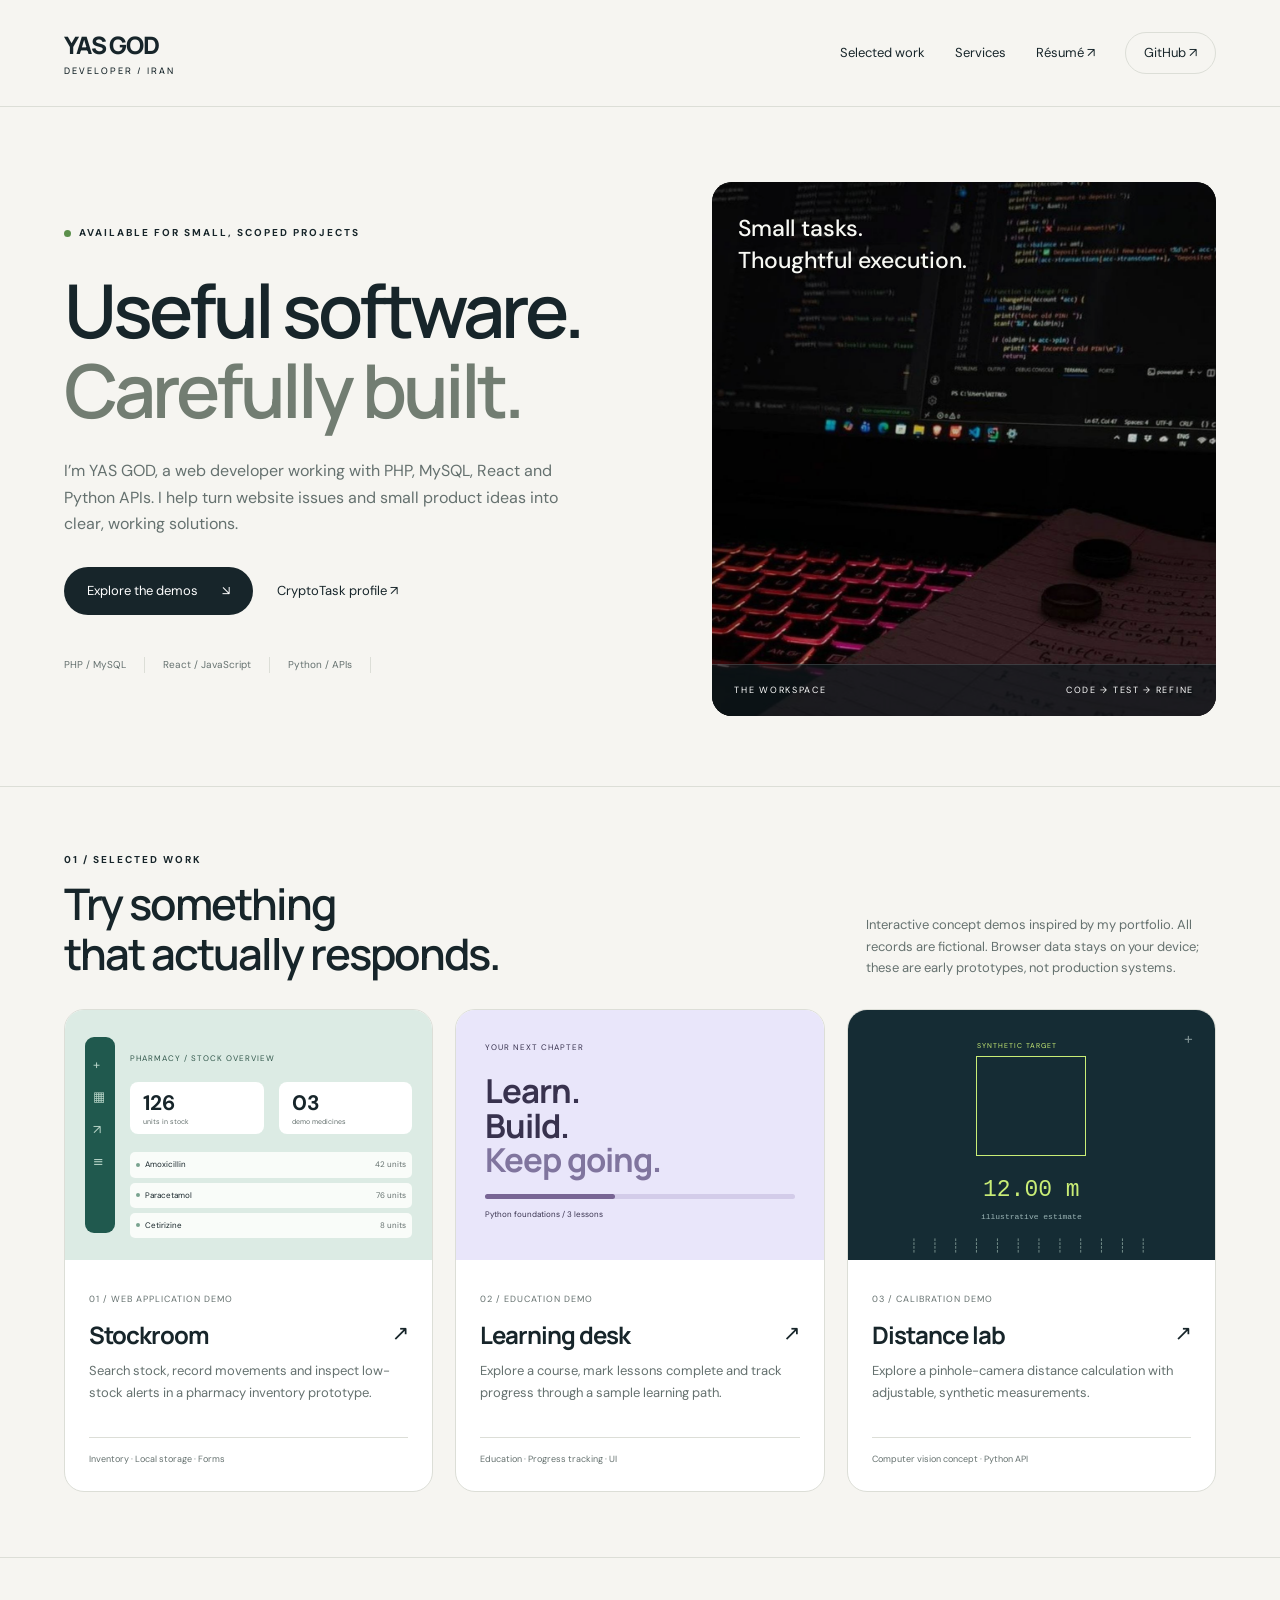
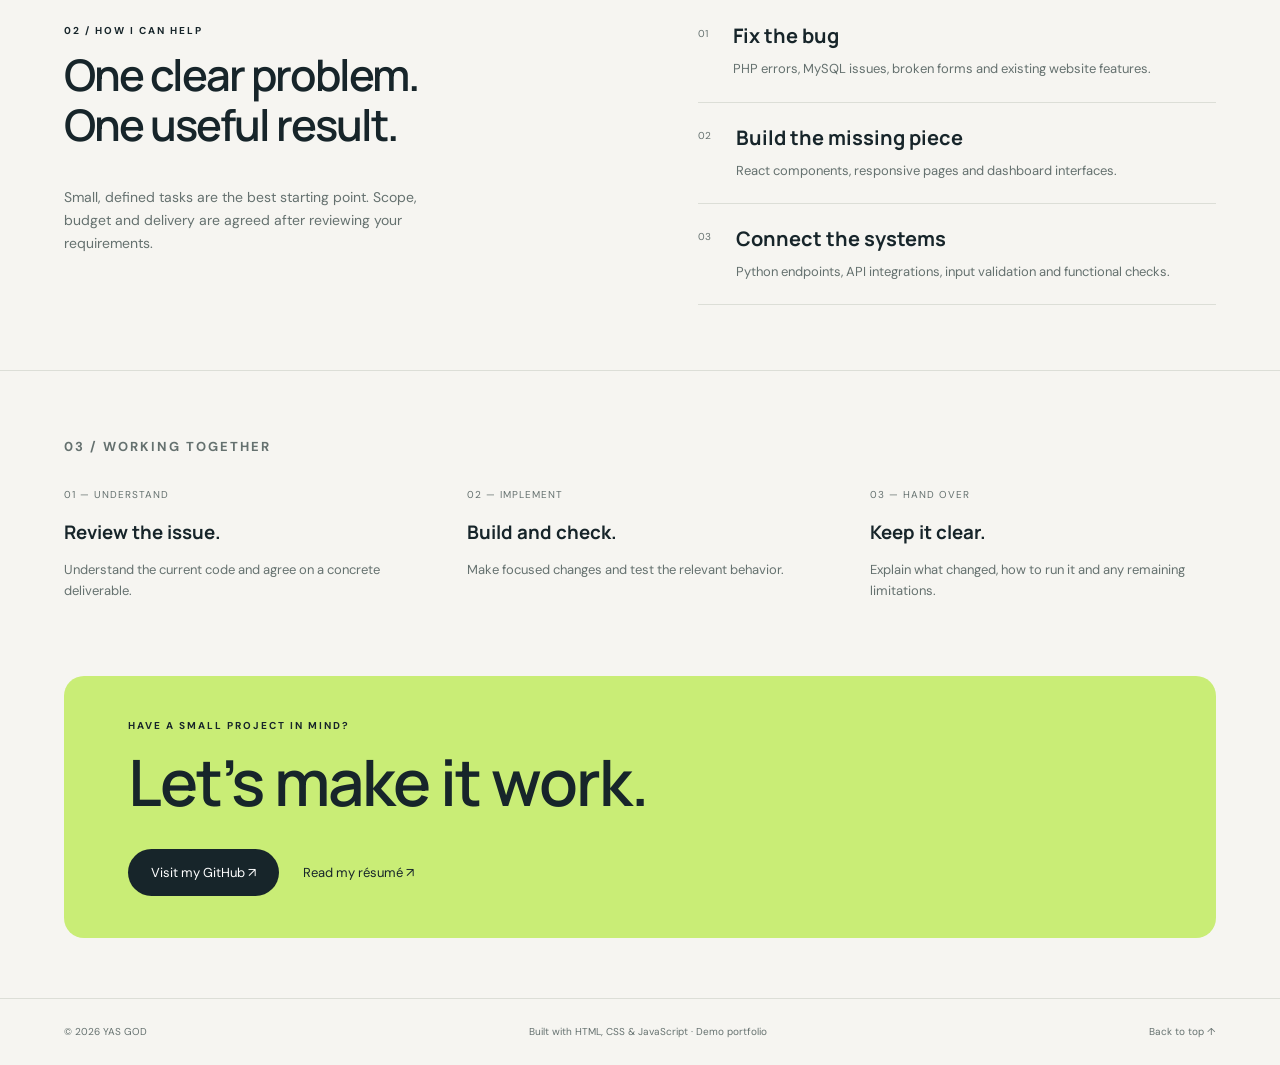
==== index.html @ a0cf60a6 "Add portfolio, interactive demos and résumé Add browser-local inventory and lesson workflows, synthe" ====
<!doctype html>
<html lang="en"><head><meta charset="utf-8"><meta name="viewport" content="width=device-width,initial-scale=1"><meta name="description" content="YAS GOD — web development portfolio. PHP, MySQL, React and Python APIs. Explore interactive inventory, education and distance-estimation demos."><meta name="theme-color" content="#111b20"><title>YAS GOD — Web Developer</title><link rel="stylesheet" href="styles.css"></head>
<body><a class="skip" href="#main">Skip to content</a><header><a class="wordmark" href="#">YAS GOD<span>DEVELOPER / IRAN</span></a><nav aria-label="Main"><a href="#work">Selected work</a><a href="#services">Services</a><a href="resume.html">Résumé ↗</a><a class="nav-contact" href="https://github.com/yasinor009">GitHub ↗</a></nav></header>
<main id="main"><section class="hero"><div><p class="eyebrow"><span class="status"></span> AVAILABLE FOR SMALL, SCOPED PROJECTS</p><h1>Useful software.<br><em>Carefully built.</em></h1><p class="lead">I’m YAS GOD, a web developer working with PHP, MySQL, React and Python APIs. I help turn website issues and small product ideas into clear, working solutions.</p><div class="actions"><a class="button" href="#work">Explore the demos <span>↘</span></a><a href="https://www.cryptotask.org/en/freelancers/yas-god/60518">CryptoTask profile ↗</a></div><div class="stack"><span>PHP / MySQL</span><span>React / JavaScript</span><span>Python / APIs</span></div></div><figure class="hero-image"><img src="profile.jpg" alt="A coding workspace with a laptop, illuminated keyboard and handwritten notes" width="1280" height="1280"><figcaption><span>THE WORKSPACE</span><span>CODE → TEST → REFINE</span></figcaption><div class="image-note">Small tasks.<br>Thoughtful execution.</div></figure></section>
<section id="work" class="section"><div class="section-heading"><div><p class="eyebrow">01 / SELECTED WORK</p><h2>Try something<br>that actually responds.</h2></div><p>Interactive concept demos inspired by my portfolio. All records are fictional. Browser data stays on your device; these are early prototypes, not production systems.</p></div>
<div class="project-grid"><a class="project inventory-card" href="inventory.html"><div class="mini-dashboard"><div class="mini-side">+<br>▦<br>↗<br>≡</div><div class="mini-main"><small>PHARMACY / STOCK OVERVIEW</small><div class="mini-stats"><b>126<span>units in stock</span></b><b>03<span>demo medicines</span></b></div><div class="mini-row"><i></i> Amoxicillin <span>42 units</span></div><div class="mini-row"><i></i> Paracetamol <span>76 units</span></div><div class="mini-row"><i></i> Cetirizine <span>8 units</span></div></div></div><div class="project-caption"><span>01 / WEB APPLICATION DEMO</span><h3>Stockroom <b>↗</b></h3><p>Search stock, record movements and inspect low-stock alerts in a pharmacy inventory prototype.</p><div class="tags">Inventory · Local storage · Forms</div></div></a>
<a class="project academy-card" href="academy.html"><div class="academy-preview"><small>YOUR NEXT CHAPTER</small><h4>Learn.<br>Build.<br><em>Keep going.</em></h4><div class="progress-line"><span></span></div><p>Python foundations / 3 lessons</p></div><div class="project-caption"><span>02 / EDUCATION DEMO</span><h3>Learning desk <b>↗</b></h3><p>Explore a course, mark lessons complete and track progress through a sample learning path.</p><div class="tags">Education · Progress tracking · UI</div></div></a>
<a class="project distance-card" href="distance.html"><div class="distance-preview"><span class="crosshair">+</span><div class="target-box"><small>SYNTHETIC TARGET</small></div><span class="measurement">12.00 m <small>illustrative estimate</small></span><div class="ticks">┊ ┊ ┊ ┊ ┊ ┊ ┊ ┊ ┊ ┊ ┊ ┊</div></div><div class="project-caption"><span>03 / CALIBRATION DEMO</span><h3>Distance lab <b>↗</b></h3><p>Explore a pinhole-camera distance calculation with adjustable, synthetic measurements.</p><div class="tags">Computer vision concept · Python API</div></div></a></div></section>
<section id="services" class="section services"><div><p class="eyebrow">02 / HOW I CAN HELP</p><h2>One clear problem.<br>One useful result.</h2><p class="muted">Small, defined tasks are the best starting point. Scope, budget and delivery are agreed after reviewing your requirements.</p></div><div class="service-list"><article><span>01</span><div><h3>Fix the bug</h3><p>PHP errors, MySQL issues, broken forms and existing website features.</p></div></article><article><span>02</span><div><h3>Build the missing piece</h3><p>React components, responsive pages and dashboard interfaces.</p></div></article><article><span>03</span><div><h3>Connect the systems</h3><p>Python endpoints, API integrations, input validation and functional checks.</p></div></article></div></section>
<section class="process section"><p class="eyebrow">03 / WORKING TOGETHER</p><div class="process-grid"><article><span>01 — UNDERSTAND</span><h3>Review the issue.</h3><p>Understand the current code and agree on a concrete deliverable.</p></article><article><span>02 — IMPLEMENT</span><h3>Build and check.</h3><p>Make focused changes and test the relevant behavior.</p></article><article><span>03 — HAND OVER</span><h3>Keep it clear.</h3><p>Explain what changed, how to run it and any remaining limitations.</p></article></div></section>
<section class="contact section"><p class="eyebrow">HAVE A SMALL PROJECT IN MIND?</p><h2>Let’s make it work.</h2><div class="actions"><a class="button" href="https://github.com/yasinor009">Visit my GitHub ↗</a><a href="resume.html">Read my résumé ↗</a></div></section></main><footer><span>© <span id="year">2026</span> YAS GOD</span><span>Built with HTML, CSS & JavaScript · Demo portfolio</span><a href="#">Back to top ↑</a></footer><script src="app.js" defer></script></body></html>
---- styles.css ----
@import url('https://fonts.googleapis.com/css2?family=DM+Sans:wght@400;500;600;700&family=Manrope:wght@400;500;600;700;800&display=swap');
:root{--bg:#f6f5f1;--ink:#17252a;--muted:#65716f;--line:#dcded7;--accent:#c9ed76;--green:#216553;--white:#fff;--radius:20px}*{box-sizing:border-box}html{scroll-behavior:smooth}body{margin:0;background:var(--bg);color:var(--ink);font-family:'DM Sans',system-ui,sans-serif;line-height:1.65}a{color:inherit;text-decoration:none}button,input,select{font:inherit}button,a,input,select{ -webkit-tap-highlight-color:transparent}button{cursor:pointer}a:focus-visible,button:focus-visible,input:focus-visible,select:focus-visible{outline:3px solid #6b8d22;outline-offset:4px}header,main,footer{max-width:1440px;margin:auto}header{padding:30px 5%;display:flex;align-items:center;justify-content:space-between;border-bottom:1px solid var(--line)}.wordmark{font-family:Manrope,system-ui,sans-serif;font-size:24px;font-weight:800;letter-spacing:-1.2px;line-height:1.25}.wordmark span{display:block;font-size:9px;letter-spacing:2px;font-weight:500;margin-top:5px}nav{display:flex;gap:30px;align-items:center;font-size:13px}.nav-contact{border:1px solid var(--line);border-radius:30px;padding:9px 18px}.hero{padding:75px 5% 70px;display:grid;grid-template-columns:1.15fr 1fr;gap:6%;align-items:center}.eyebrow{font-size:10px;letter-spacing:2px;font-weight:700;display:flex;gap:8px;align-items:center}.status{background:#5b8f4b;width:7px;height:7px;border-radius:50%;display:inline-block}h1,h2,h3,h4,p{margin-top:0}h1,h2,h3,h4{font-family:Manrope,system-ui,sans-serif}h1{font-size:clamp(44px,5.8vw,82px);line-height:1.07;letter-spacing:-4px;font-weight:600;margin:29px 0}h1 em{font-style:normal;color:#727d72}h2{font-size:clamp(30px,3.4vw,48px);line-height:1.15;letter-spacing:-2px;font-weight:600}h3{line-height:1.3}.lead{max-width:520px;color:var(--muted);font-size:16px}.actions{display:flex;align-items:center;gap:24px;margin-top:30px;font-size:13px}.button{background:var(--ink);color:white;border:0;border-radius:30px;padding:13px 23px;display:inline-flex;gap:24px;align-items:center;justify-content:center}.button:hover{background:#2b4949}.button.secondary{background:white;color:var(--ink);border:1px solid var(--line)}.stack{display:flex;flex-wrap:wrap;gap:18px;font-size:10px;margin-top:42px;color:var(--muted)}.stack span{padding-right:18px;border-right:1px solid var(--line)}.hero-image{margin:0;position:relative;background:#0d1014;border-radius:var(--radius);overflow:hidden;aspect-ratio:1/1.06}.hero-image img{width:100%;height:100%;object-fit:cover;filter:brightness(.8)}figcaption{position:absolute;bottom:0;left:0;right:0;display:flex;justify-content:space-between;color:white;padding:18px 22px;font-size:9px;letter-spacing:1.7px;border-top:1px solid #ffffff25;background:#101b20a6}.image-note{position:absolute;left:26px;top:30px;color:#f8f9f4;font-size:23px;line-height:1.4;font-weight:500}.section{padding:65px 5%;border-top:1px solid var(--line)}.section-heading{display:flex;align-items:flex-end;justify-content:space-between;gap:40px;margin-bottom:30px}.section-heading h2{margin-bottom:0}.section-heading>p{width:350px;color:var(--muted);font-size:13px;margin-bottom:0}.project-grid{display:grid;grid-template-columns:repeat(3,1fr);gap:22px}.project{border:1px solid var(--line);border-radius:var(--radius);overflow:hidden;background:#fff;transition:transform .2s}.project:hover{transform:translateY(-5px)}.project-caption{padding:24px}.project-caption>span,.tags{font-size:9px;letter-spacing:1px;color:var(--muted)}.project-caption h3{font-size:24px;letter-spacing:-1px;margin:9px 0 10px}.project-caption b{float:right;font-size:21px;font-weight:400}.project-caption p{font-size:13px;color:var(--muted);min-height:64px}.tags{letter-spacing:0;padding-top:14px;border-top:1px solid var(--line)}.mini-dashboard,.academy-preview,.distance-preview{height:250px;overflow:hidden}.mini-dashboard{display:flex;background:#dcebe4;padding:27px 20px;gap:15px}.mini-side{background:#20594e;color:#b6d3c7;min-width:30px;padding:12px 8px;border-radius:9px;line-height:2.5;font-size:13px}.mini-main{width:100%;padding-top:6px}.mini-main>small{font-size:8px;letter-spacing:1px;color:#31574b}.mini-stats{display:flex;gap:15px;padding:13px 0}.mini-stats b{background:#fff;padding:8px 13px;border-radius:8px;font-size:21px;line-height:1.3;flex:1}.mini-stats span{font-size:7px;display:block;color:var(--muted);font-weight:400}.mini-row{display:flex;align-items:center;background:#f9fcf9;border-radius:5px;margin-top:5px;padding:6px;font-size:8px;gap:5px}.mini-row span{margin-left:auto;color:var(--muted)}.mini-row i{width:4px;height:4px;background:#79a38f;border-radius:50%}.academy-preview{padding:22px 29px;background:#e9e6fa;color:#38324e}.academy-preview small{font-size:8px;letter-spacing:1px}.academy-preview h4{font-size:33px;line-height:1.05;letter-spacing:-1px;margin:16px 0}.academy-preview em{color:#80759e;font-style:normal}.progress-line{height:5px;border-radius:5px;background:#d3cce9;width:100%}.progress-line span{display:block;width:42%;background:#786594;height:100%;border-radius:5px}.academy-preview p{font-size:8px;margin-top:9px}.distance-preview{background:#152c34;position:relative;color:var(--accent);padding:30px}.crosshair{position:absolute;top:16px;right:22px;color:#7b8e90}.target-box{border:1px solid var(--accent);height:100px;width:110px;margin:16px auto;position:relative}.target-box small{position:absolute;top:-17px;left:0;white-space:nowrap;font-size:7px;letter-spacing:1px}.measurement{display:block;text-align:center;font-size:23px;font-family:monospace}.measurement small{display:block;font-size:8px;color:#9bb4b5}.ticks{text-align:center;font-size:13px;color:#728b88;letter-spacing:5px;margin-top:12px}.services{display:grid;grid-template-columns:1fr 1fr;gap:10%}.muted{color:var(--muted);max-width:360px;font-size:14px}.service-list article{display:flex;gap:25px;border-bottom:1px solid var(--line);padding:22px 0}.service-list article:first-child{padding-top:0}.service-list article>span{font-size:10px;color:var(--muted);padding-top:3px}.service-list h3{font-size:20px;margin-bottom:9px}.service-list p,.process p{color:var(--muted);font-size:13px;margin-bottom:0}.process-grid{display:grid;grid-template-columns:repeat(3,1fr);gap:5%;padding-top:22px}.process article>span{font-size:10px;color:var(--muted);letter-spacing:1px}.process h3{margin:14px 0}.contact{background:var(--accent);border-radius:var(--radius);margin:10px 5% 60px;padding:42px 5%;border:0}.contact h2{font-size:clamp(34px,5vw,64px);margin-bottom:5px}footer{padding:25px 5%;display:flex;justify-content:space-between;gap:20px;font-size:10px;color:var(--muted);border-top:1px solid var(--line)}.skip{position:fixed;top:-100px;padding:10px;background:white;z-index:10}.skip:focus{top:0}.demo-header{padding:22px 5%}.demo-header .wordmark{font-size:20px}.demo-label{font-size:10px;padding:5px 10px;border-radius:20px;color:#735720;background:#f6eccf}.demo-main{padding:45px 5%;min-height:75vh}.demo-title{display:flex;justify-content:space-between;align-items:flex-start;gap:30px;margin-bottom:30px}.demo-title h1{font-size:45px;margin:10px 0 14px;letter-spacing:-2px}.demo-title p{max-width:650px;color:var(--muted);font-size:14px}.stats{display:grid;grid-template-columns:repeat(3,1fr);gap:18px;margin:24px 0}.stat,.panel{background:white;border:1px solid var(--line);border-radius:16px;padding:24px}.stat small{font-size:11px;color:var(--muted)}.stat strong{font-size:32px;display:block;font-weight:500;font-family:Manrope,system-ui,sans-serif}.toolbar{display:flex;gap:12px;justify-content:space-between;align-items:center;margin:25px 0}input,select{border:1px solid #cbd2c9;padding:10px 12px;border-radius:9px;background:white;color:var(--ink);min-width:0}input[type=search]{width:330px;max-width:100%}label{font-size:12px;display:block;margin-bottom:7px}table{border-collapse:collapse;width:100%;font-size:13px}td,th{padding:16px 12px;text-align:left;border-bottom:1px solid #e7e9e1}th{font-size:10px;text-transform:uppercase;letter-spacing:1px;color:var(--muted)}.table-scroll{overflow-x:auto}.pill{font-size:10px;padding:4px 9px;display:inline-block;border-radius:15px;background:#e6f0e5;color:#3d704b}.pill.warning{background:#fcf0d5;color:#826226}.pill.danger{background:#fae0dd;color:#a23b31}.notice{font-size:12px;color:var(--muted);background:#edede5;padding:12px 16px;border-radius:9px}.form-grid{display:grid;grid-template-columns:1.2fr 1fr 1fr auto;gap:15px;align-items:end}.form-grid input,.form-grid select{width:100%}.toast{min-height:26px;margin-top:10px;font-size:12px;color:#256b4c}.two-col{display:grid;grid-template-columns:1fr 1.2fr;gap:24px}.lesson{padding:18px 0;border-bottom:1px solid var(--line);display:flex;justify-content:space-between;gap:15px}.lesson button{border:1px solid var(--line);border-radius:20px;background:white;padding:6px 12px;font-size:11px}.lesson button[aria-pressed=true]{background:#e3efcf}.lesson h3{font-size:15px;margin-bottom:5px}.lesson p{font-size:12px;margin-bottom:0;color:var(--muted)}.large-progress{height:9px;background:#e6e5de;border-radius:8px;margin:16px 0}.large-progress span{height:100%;background:#5c8b68;border-radius:8px;display:block}.code{font-family:monospace;white-space:pre-wrap;background:#162a30;color:#d7e7cb;padding:22px;border-radius:12px;font-size:13px}.field-row{margin-bottom:22px}.field-row input{width:100%}.result{font-family:Manrope,system-ui,sans-serif;font-size:64px;letter-spacing:-3px;line-height:1.2;margin:20px 0 5px}.result small{font-size:21px;letter-spacing:0}.formula{font-family:monospace;background:#edf0e7;border-radius:8px;padding:14px;font-size:12px}.simulator{background:#142930;border-radius:15px;height:270px;position:relative;display:grid;place-items:center;overflow:hidden;background-image:linear-gradient(#ffffff08 1px,transparent 1px),linear-gradient(90deg,#ffffff08 1px,transparent 1px);background-size:35px 35px}.simulator .box{height:100px;border:2px solid var(--accent);width:100px;position:relative;max-width:90%}.box:before{content:'SYNTHETIC INPUT';position:absolute;top:-24px;font-size:9px;letter-spacing:2px;white-space:nowrap;color:var(--accent)}.resume{max-width:880px;padding:55px 35px}.resume h1{font-size:50px;letter-spacing:-2px}.resume section{border-top:1px solid var(--line);padding:25px 0}.resume h2{font-size:25px;letter-spacing:-1px}.resume li{margin-bottom:10px}.resume .actions{margin-bottom:35px}@media(max-width:900px){.hero{gap:4%}h1{letter-spacing:-2px}.project-grid{gap:12px}.project-caption{padding:17px}.mini-dashboard{padding:20px 10px}.services{gap:5%}.form-grid{grid-template-columns:1fr 1fr}.two-col{grid-template-columns:1fr}.section-heading>p{width:290px}}@media(max-width:650px){header{padding:22px 6%}nav{gap:15px;font-size:11px}nav a:nth-child(2),nav a:nth-child(3){display:none}.wordmark{font-size:21px}.hero{grid-template-columns:1fr;padding:45px 6%;gap:35px}.hero h1{font-size:54px}.hero-image{aspect-ratio:1.15}.lead{font-size:15px}.stack{margin-top:28px}.section{padding:42px 6%}.section-heading{display:block}.section-heading>p{width:auto;margin-top:20px}.project-grid{grid-template-columns:1fr;gap:22px}.project-caption p{min-height:0}.mini-dashboard,.academy-preview,.distance-preview{height:240px}.services,.process-grid{grid-template-columns:1fr;gap:30px}.service-list article:first-child{padding-top:10px}.process-grid{gap:28px}.contact{margin:0 6% 40px}.actions{gap:18px;flex-wrap:wrap}footer{flex-wrap:wrap;padding:25px 6%}footer span:nth-child(2){order:3;width:100%}.demo-title{display:block}.demo-title h1{font-size:38px}.stats{gap:10px}.stat{padding:15px}.stat strong{font-size:25px}.stat small{font-size:10px}.toolbar{align-items:stretch;flex-direction:column}.toolbar input{width:100%}.form-grid{grid-template-columns:1fr}.panel{padding:20px}.demo-main{padding:30px 6%}.resume{padding:35px 6%}}@media(prefers-reduced-motion:reduce){html{scroll-behavior:auto}*{transition:none!important}}@media print{header,footer,.print-hide{display:none!important}.resume{max-width:none;padding:0;font-size:11pt}body{background:white}.resume h1{font-size:32pt}.resume h2{font-size:16pt}.resume section{break-inside:avoid}a{color:inherit}.resume .actions{display:none}}
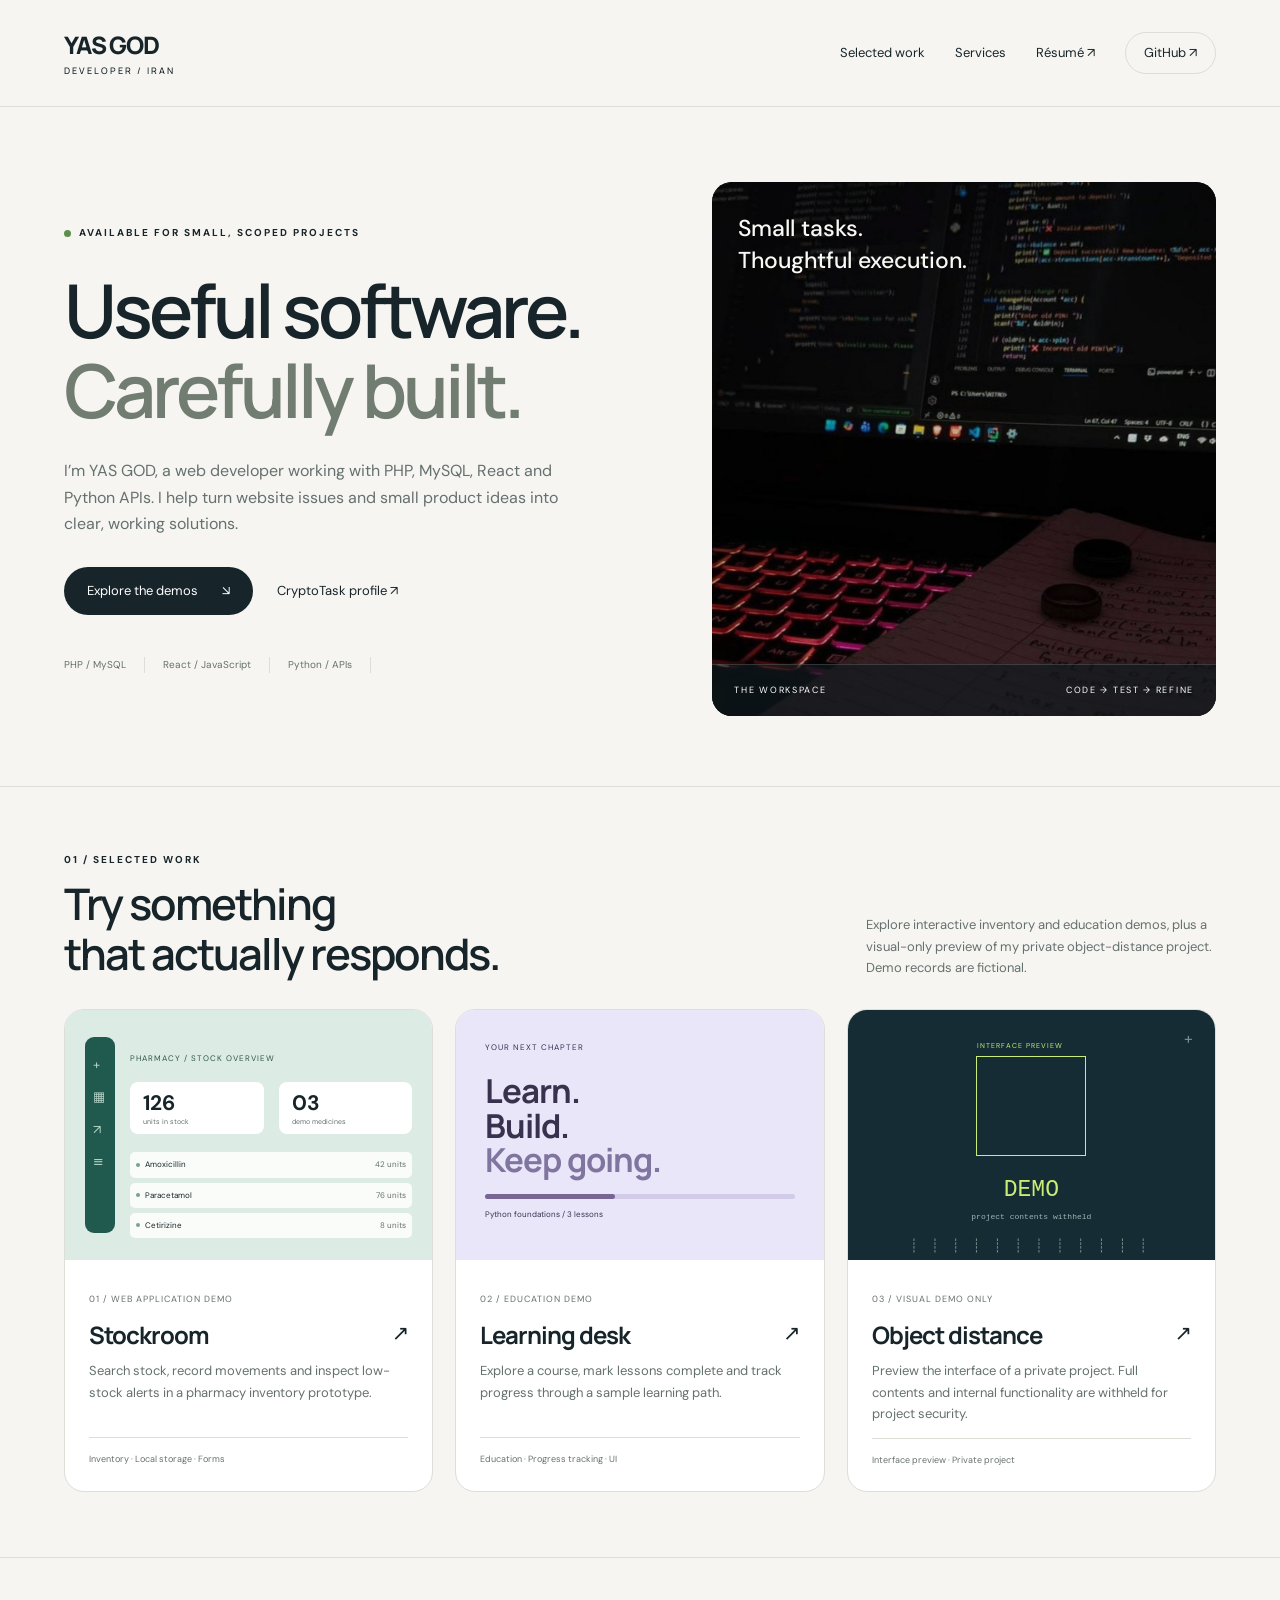
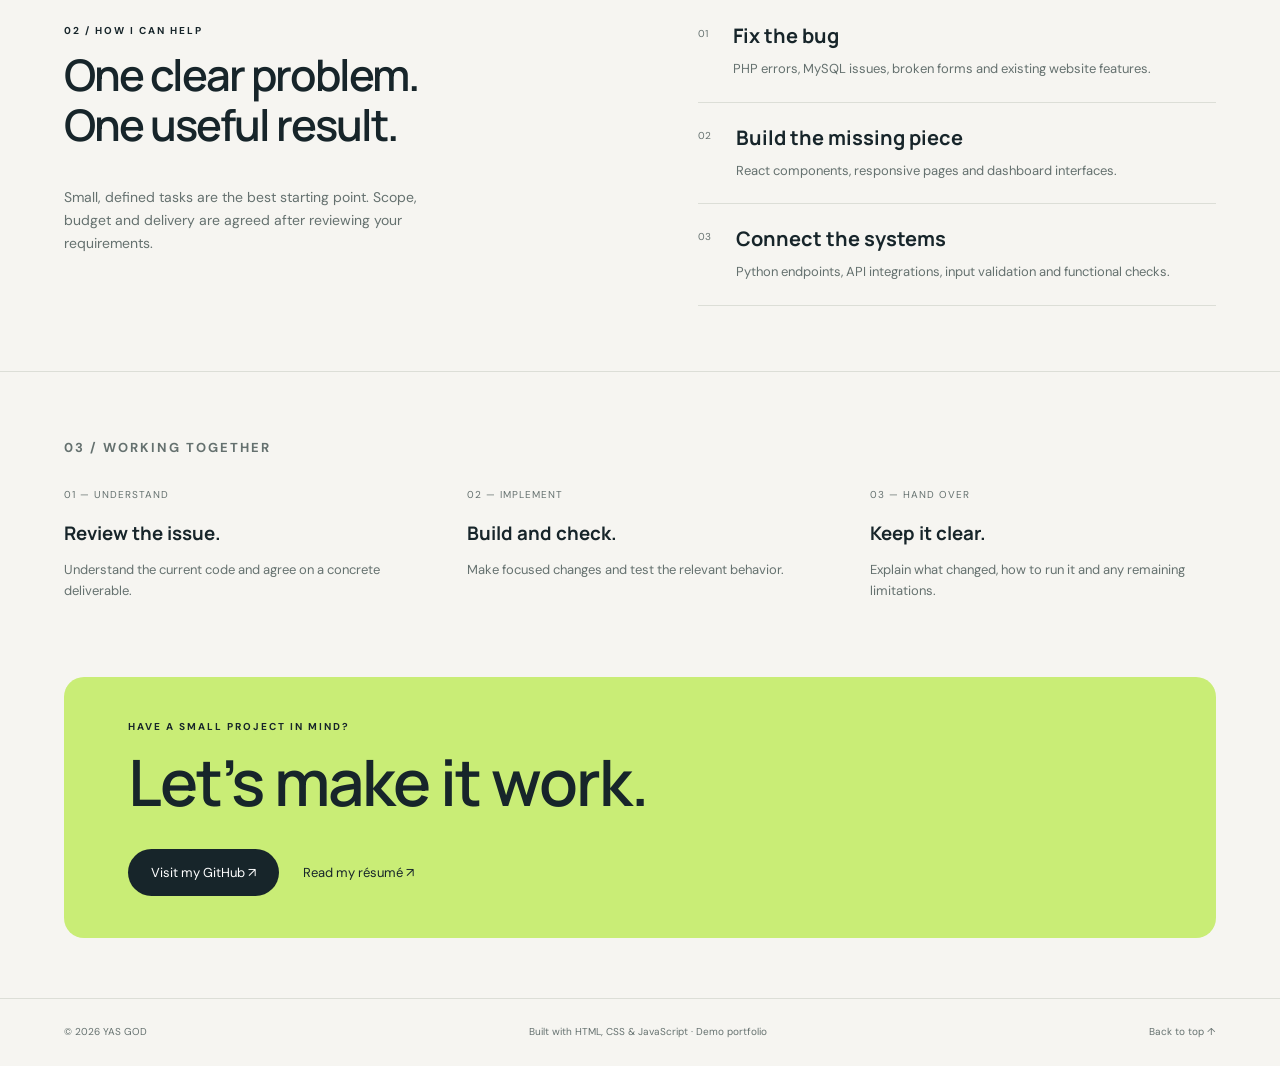
==== commit 77fb2e53: "Make private-project showcase visual-only Show only the supplied interface image. State clearly that" ====
--- a/index.html
+++ b/index.html
@@ -1,11 +1,11 @@
 <!doctype html>
-<html lang="en"><head><meta charset="utf-8"><meta name="viewport" content="width=device-width,initial-scale=1"><meta name="description" content="YAS GOD — web development portfolio. PHP, MySQL, React and Python APIs. Explore interactive inventory, education and distance-estimation demos."><meta name="theme-color" content="#111b20"><title>YAS GOD — Web Developer</title><link rel="stylesheet" href="styles.css"></head>
+<html lang="en"><head><meta charset="utf-8"><meta name="viewport" content="width=device-width,initial-scale=1"><meta name="description" content="YAS GOD — web development portfolio. PHP, MySQL, React and Python APIs. Explore inventory and education demos, plus a visual-only object-distance project preview."><meta name="theme-color" content="#111b20"><title>YAS GOD — Web Developer</title><link rel="stylesheet" href="styles.css"></head>
 <body><a class="skip" href="#main">Skip to content</a><header><a class="wordmark" href="#">YAS GOD<span>DEVELOPER / IRAN</span></a><nav aria-label="Main"><a href="#work">Selected work</a><a href="#services">Services</a><a href="resume.html">Résumé ↗</a><a class="nav-contact" href="https://github.com/yasinor009">GitHub ↗</a></nav></header>
 <main id="main"><section class="hero"><div><p class="eyebrow"><span class="status"></span> AVAILABLE FOR SMALL, SCOPED PROJECTS</p><h1>Useful software.<br><em>Carefully built.</em></h1><p class="lead">I’m YAS GOD, a web developer working with PHP, MySQL, React and Python APIs. I help turn website issues and small product ideas into clear, working solutions.</p><div class="actions"><a class="button" href="#work">Explore the demos <span>↘</span></a><a href="https://www.cryptotask.org/en/freelancers/yas-god/60518">CryptoTask profile ↗</a></div><div class="stack"><span>PHP / MySQL</span><span>React / JavaScript</span><span>Python / APIs</span></div></div><figure class="hero-image"><img src="profile.jpg" alt="A coding workspace with a laptop, illuminated keyboard and handwritten notes" width="1280" height="1280"><figcaption><span>THE WORKSPACE</span><span>CODE → TEST → REFINE</span></figcaption><div class="image-note">Small tasks.<br>Thoughtful execution.</div></figure></section>
-<section id="work" class="section"><div class="section-heading"><div><p class="eyebrow">01 / SELECTED WORK</p><h2>Try something<br>that actually responds.</h2></div><p>Interactive concept demos inspired by my portfolio. All records are fictional. Browser data stays on your device; these are early prototypes, not production systems.</p></div>
+<section id="work" class="section"><div class="section-heading"><div><p class="eyebrow">01 / SELECTED WORK</p><h2>Try something<br>that actually responds.</h2></div><p>Explore interactive inventory and education demos, plus a visual-only preview of my private object-distance project. Demo records are fictional.</p></div>
 <div class="project-grid"><a class="project inventory-card" href="inventory.html"><div class="mini-dashboard"><div class="mini-side">+<br>▦<br>↗<br>≡</div><div class="mini-main"><small>PHARMACY / STOCK OVERVIEW</small><div class="mini-stats"><b>126<span>units in stock</span></b><b>03<span>demo medicines</span></b></div><div class="mini-row"><i></i> Amoxicillin <span>42 units</span></div><div class="mini-row"><i></i> Paracetamol <span>76 units</span></div><div class="mini-row"><i></i> Cetirizine <span>8 units</span></div></div></div><div class="project-caption"><span>01 / WEB APPLICATION DEMO</span><h3>Stockroom <b>↗</b></h3><p>Search stock, record movements and inspect low-stock alerts in a pharmacy inventory prototype.</p><div class="tags">Inventory · Local storage · Forms</div></div></a>
 <a class="project academy-card" href="academy.html"><div class="academy-preview"><small>YOUR NEXT CHAPTER</small><h4>Learn.<br>Build.<br><em>Keep going.</em></h4><div class="progress-line"><span></span></div><p>Python foundations / 3 lessons</p></div><div class="project-caption"><span>02 / EDUCATION DEMO</span><h3>Learning desk <b>↗</b></h3><p>Explore a course, mark lessons complete and track progress through a sample learning path.</p><div class="tags">Education · Progress tracking · UI</div></div></a>
-<a class="project distance-card" href="distance.html"><div class="distance-preview"><span class="crosshair">+</span><div class="target-box"><small>SYNTHETIC TARGET</small></div><span class="measurement">12.00 m <small>illustrative estimate</small></span><div class="ticks">┊ ┊ ┊ ┊ ┊ ┊ ┊ ┊ ┊ ┊ ┊ ┊</div></div><div class="project-caption"><span>03 / CALIBRATION DEMO</span><h3>Distance lab <b>↗</b></h3><p>Explore a pinhole-camera distance calculation with adjustable, synthetic measurements.</p><div class="tags">Computer vision concept · Python API</div></div></a></div></section>
+<a class="project distance-card" href="distance.html"><div class="distance-preview"><span class="crosshair">+</span><div class="target-box"><small>INTERFACE PREVIEW</small></div><span class="measurement">DEMO <small>project contents withheld</small></span><div class="ticks">┊ ┊ ┊ ┊ ┊ ┊ ┊ ┊ ┊ ┊ ┊ ┊</div></div><div class="project-caption"><span>03 / VISUAL DEMO ONLY</span><h3>Object distance <b>↗</b></h3><p>Preview the interface of a private project. Full contents and internal functionality are withheld for project security.</p><div class="tags">Interface preview · Private project</div></div></a></div></section>
 <section id="services" class="section services"><div><p class="eyebrow">02 / HOW I CAN HELP</p><h2>One clear problem.<br>One useful result.</h2><p class="muted">Small, defined tasks are the best starting point. Scope, budget and delivery are agreed after reviewing your requirements.</p></div><div class="service-list"><article><span>01</span><div><h3>Fix the bug</h3><p>PHP errors, MySQL issues, broken forms and existing website features.</p></div></article><article><span>02</span><div><h3>Build the missing piece</h3><p>React components, responsive pages and dashboard interfaces.</p></div></article><article><span>03</span><div><h3>Connect the systems</h3><p>Python endpoints, API integrations, input validation and functional checks.</p></div></article></div></section>
 <section class="process section"><p class="eyebrow">03 / WORKING TOGETHER</p><div class="process-grid"><article><span>01 — UNDERSTAND</span><h3>Review the issue.</h3><p>Understand the current code and agree on a concrete deliverable.</p></article><article><span>02 — IMPLEMENT</span><h3>Build and check.</h3><p>Make focused changes and test the relevant behavior.</p></article><article><span>03 — HAND OVER</span><h3>Keep it clear.</h3><p>Explain what changed, how to run it and any remaining limitations.</p></article></div></section>
 <section class="contact section"><p class="eyebrow">HAVE A SMALL PROJECT IN MIND?</p><h2>Let’s make it work.</h2><div class="actions"><a class="button" href="https://github.com/yasinor009">Visit my GitHub ↗</a><a href="resume.html">Read my résumé ↗</a></div></section></main><footer><span>© <span id="year">2026</span> YAS GOD</span><span>Built with HTML, CSS & JavaScript · Demo portfolio</span><a href="#">Back to top ↑</a></footer><script src="app.js" defer></script></body></html>
